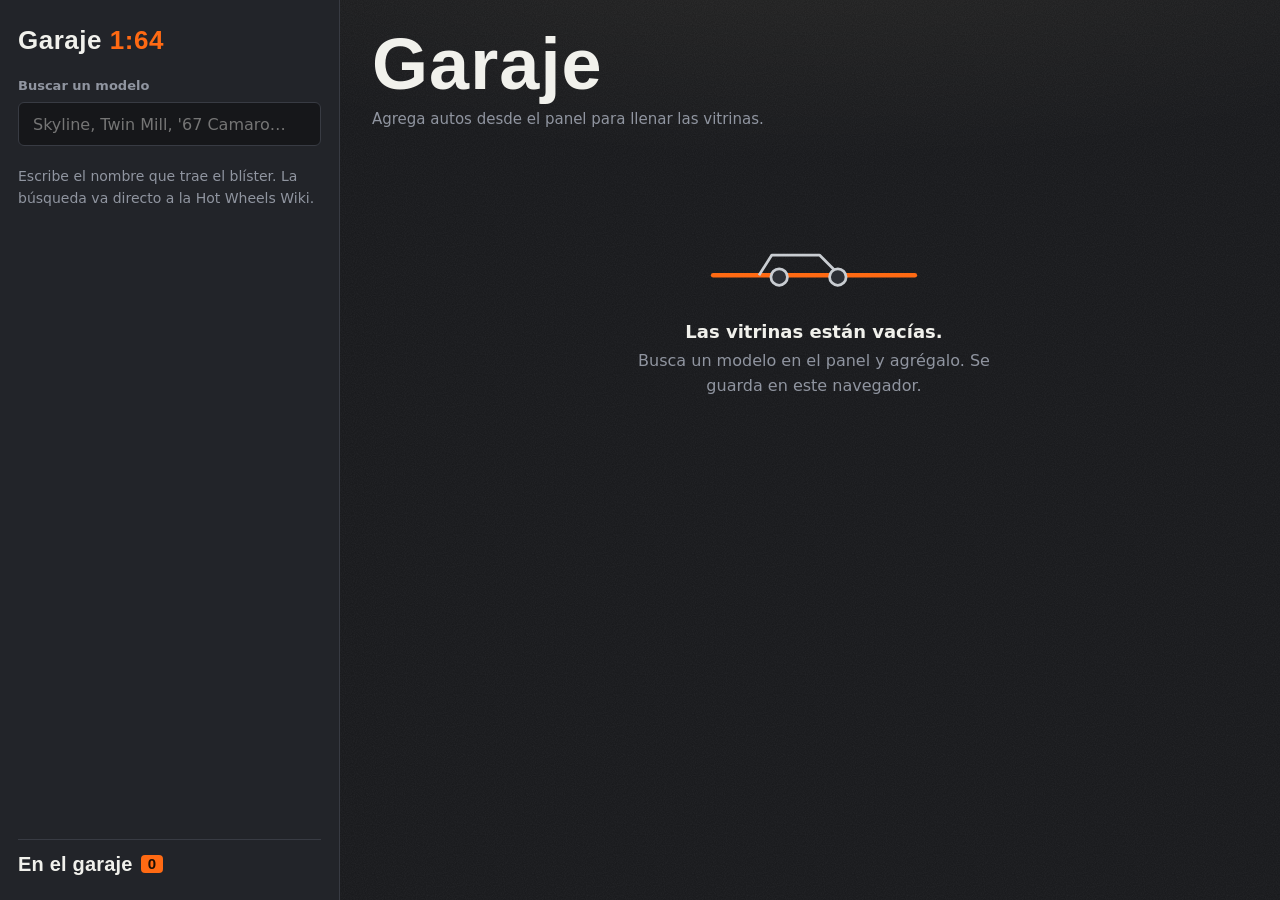
==== index.html @ 6afc8834 "Garaje 1:64: garaje de vitrinas y museo 360° con datos en vivo de la Hot Wheels Wiki Panel de búsque" ====
<!doctype html>
<html lang="es">
<head>
<meta charset="utf-8">
<meta name="viewport" content="width=device-width, initial-scale=1, viewport-fit=cover">
<meta name="robots" content="noindex, nofollow">
<meta http-equiv="Content-Security-Policy" content="default-src 'self'; script-src 'self'; style-src 'self' https://fonts.googleapis.com; font-src https://fonts.gstatic.com; img-src 'self' data: blob: https://static.wikia.nocookie.net https://upload.wikimedia.org https://thumb.wikimedia.org; connect-src https://hotwheels.fandom.com https://es.wikipedia.org https://en.wikipedia.org https://www.wikidata.org https://commons.wikimedia.org; base-uri 'none'; form-action 'none'; object-src 'none'">
<title>Garaje 1:64</title>
<meta name="description" content="Garaje y museo de una colección de autos a escala 1:64.">
<link rel="preconnect" href="https://fonts.googleapis.com">
<link rel="preconnect" href="https://fonts.gstatic.com" crossorigin>
<link rel="stylesheet" href="https://fonts.googleapis.com/css2?family=Big+Shoulders+Display:wght@600;800;900&family=Figtree:wght@400;500;600;700&display=swap">
<link rel="stylesheet" href="css/estilos.css">
<link rel="icon" href="data:image/svg+xml,%3Csvg xmlns='http://www.w3.org/2000/svg' viewBox='0 0 32 32'%3E%3Crect width='32' height='32' rx='6' fill='%2317181B'/%3E%3Cpath d='M5 21h22M8 21l3-6h9l4 6' stroke='%23FF6A13' stroke-width='2.5' fill='none' stroke-linecap='round'/%3E%3Ccircle cx='11' cy='22' r='2.5' fill='%23C9CDD2'/%3E%3Ccircle cx='21' cy='22' r='2.5' fill='%23C9CDD2'/%3E%3C/svg%3E">
<script type="module" src="js/main.js"></script>
</head>
<body>
<a class="saltar" href="#garaje">Ir al garaje</a>

<div class="app">
  <aside class="panel" id="panel" aria-label="Tu colección">
    <div class="panel-cabeza">
      <p class="marca">Garaje <span>1:64</span></p>
      <button class="panel-cerrar" type="button" id="panel-cerrar" aria-label="Cerrar el buscador">×</button>
    </div>

    <form class="buscador" id="buscador" role="search">
      <label for="q">Buscar un modelo</label>
      <input id="q" name="q" type="search" autocomplete="off" spellcheck="false" placeholder="Skyline, Twin Mill, '67 Camaro…">
    </form>

    <div class="resultados" id="resultados" aria-live="polite">
      <p class="pista-texto">Escribe el nombre que trae el blíster. La búsqueda va directo a la Hot Wheels Wiki.</p>
    </div>

    <section class="coleccion" aria-labelledby="titulo-coleccion">
      <h2 id="titulo-coleccion">En el garaje <span class="contador" id="contador">0</span></h2>
      <ul class="lista-coleccion" id="lista-coleccion"></ul>
    </section>
  </aside>

  <main class="garaje" id="garaje" tabindex="-1">
    <header class="garaje-cabeza">
      <div>
        <h1>Garaje</h1>
        <p class="garaje-sub" id="garaje-sub">Toca una vitrina para entrar al museo de ese auto.</p>
      </div>
      <button class="boton-panel" type="button" id="abrir-panel">Agregar autos</button>
    </header>

    <div class="pared">
      <ol class="vitrinas" id="vitrinas" aria-label="Autos en el garaje"></ol>
      <div class="vacio" id="vacio" hidden>
        <svg viewBox="0 0 240 90" aria-hidden="true"><path d="M10 70h220" class="vacio-pista"/><path d="M60 70l14-22h52l22 22" class="vacio-auto"/><circle cx="82" cy="72" r="9" class="vacio-rueda"/><circle cx="146" cy="72" r="9" class="vacio-rueda"/></svg>
        <p><strong>Las vitrinas están vacías.</strong></p>
        <p>Busca un modelo en el panel y agrégalo. Se guarda en este navegador.</p>
      </div>
    </div>
  </main>
</div>

<div class="museo" id="museo" hidden aria-modal="true" role="dialog" aria-labelledby="museo-titulo">
  <div class="museo-barra">
    <button type="button" class="volver" id="volver">Volver al garaje</button>
    <div class="fondos" role="radiogroup" aria-label="Fondo del recorrido" id="fondos"></div>
  </div>

  <section class="escenario-pista" id="escenario-pista" aria-label="Recorrido de 360 grados">
    <div class="escenario" id="escenario">
      <div class="fondo" id="fondo"></div>
      <div class="fotos" id="fotos"></div>
      <div class="tornamesa" aria-hidden="true"><div class="tornamesa-aro" id="aro"></div></div>
      <div class="escenario-info">
        <p class="museo-tipo" id="museo-tipo"></p>
        <h2 id="museo-titulo"></h2>
        <p class="grados"><span id="grados">0</span>°</p>
        <p class="foto-pie" id="foto-pie"></p>
      </div>
      <p class="desliza" id="desliza">Desliza para dar la vuelta</p>
    </div>
  </section>

  <div class="museo-salas">
    <section class="sala sala-real" id="sala-real"></section>
    <section class="sala sala-mini" id="sala-mini"></section>
    <section class="sala sala-base" id="sala-base"></section>
    <footer class="creditos" id="creditos"></footer>
  </div>
</div>

<div class="nota" id="nota" role="status" hidden>
  <p id="nota-texto"></p>
  <button type="button" id="nota-cerrar">Seguir</button>
</div>
</body>
</html>
---- css/estilos.css ----
/* Garaje de coleccionista de noche: pared de concreto, vitrinas con tira LED,
   tramos de pista naranja y placas de metal fundido (zamak). Tema oscuro a propósito. */
:root {
  --asfalto: #16171A;      /* fondo general */
  --concreto: #222429;     /* pared y paneles */
  --concreto-2: #2C2F35;   /* superficies elevadas */
  --zamak: #C9CDD2;        /* metal de la carrocería sin pintar */
  --pista: #FF6A13;        /* plástico naranja de la pista */
  --pista-oscura: #C94E08;
  --led: #FFE6A8;          /* luz cálida de la vitrina */
  --tinta: #F1F1EC;        /* texto principal */
  --tenue: #9095A0;        /* texto secundario */
  --linea: #383B43;

  --f-titulo: "Big Shoulders Display", "Arial Narrow", "Roboto Condensed", sans-serif;
  --f-texto: "Figtree", system-ui, "Segoe UI", Roboto, sans-serif;

  --entrada: cubic-bezier(.2,.7,.3,1);
  --salida: cubic-bezier(.4,0,1,1);
  --radio: 6px;
  color-scheme: dark;
}

*, *::before, *::after { box-sizing: border-box; }
html { -webkit-text-size-adjust: 100%; }
body {
  margin: 0;
  background: var(--asfalto);
  color: var(--tinta);
  font: 400 16px/1.55 var(--f-texto);
  min-height: 100vh;
}
img { max-width: 100%; display: block; }
button, input { font: inherit; color: inherit; }
button { cursor: pointer; }
:focus-visible { outline: 2px solid var(--pista); outline-offset: 2px; }
h1, h2, h3 { font-family: var(--f-titulo); font-weight: 800; line-height: 1; margin: 0; text-wrap: balance; letter-spacing: .01em; }

.saltar { position: absolute; left: -999px; top: 8px; background: var(--pista); color: #000; padding: 8px 12px; border-radius: var(--radio); z-index: 50; }
.saltar:focus { left: 12px; }

/* ---------- Estructura ---------- */
.app { display: grid; grid-template-columns: 340px 1fr; min-height: 100vh; }

.panel {
  position: sticky; top: 0; height: 100vh;
  display: flex; flex-direction: column; gap: 16px;
  padding: 20px 18px 16px;
  background: var(--concreto);
  border-right: 1px solid var(--linea);
  overflow: hidden;
}
.panel-cabeza { display: flex; align-items: center; justify-content: space-between; }
.marca { margin: 0; font-family: var(--f-titulo); font-weight: 900; font-size: 26px; letter-spacing: .02em; }
.marca span { color: var(--pista); }
.panel-cerrar { display: none; }

.buscador { display: grid; gap: 6px; }
.buscador label { font-size: 13px; color: var(--tenue); font-weight: 600; }
.buscador input {
  height: 44px; padding: 0 14px;
  background: var(--asfalto); border: 1px solid var(--linea); border-radius: var(--radio);
  font-size: 16px;
}
.buscador input:focus { border-color: var(--pista); outline: none; }

.resultados { flex: 1 1 auto; min-height: 120px; overflow-y: auto; overscroll-behavior: contain; margin: 0 -6px; padding: 0 6px; }
.pista-texto { color: var(--tenue); font-size: 14px; margin: 4px 0; }
.lista-resultados { list-style: none; margin: 0; padding: 0; display: grid; gap: 6px; }

.resultado {
  display: grid; grid-template-columns: 64px 1fr auto; gap: 10px; align-items: center;
  padding: 6px; border-radius: var(--radio);
  transition: background-color .16s var(--entrada);
}
.resultado:hover { background: var(--concreto-2); }
.resultado .mini { width: 64px; height: 44px; border-radius: 4px; background: var(--asfalto); object-fit: contain; }
.resultado .nombre { font-size: 14px; font-weight: 600; line-height: 1.25; min-width: 0; overflow-wrap: anywhere; }
.boton-agregar {
  min-width: 44px; min-height: 36px; padding: 0 12px;
  border: 1px solid var(--pista); background: transparent; color: var(--pista);
  border-radius: var(--radio); font-size: 13px; font-weight: 700;
  transition: background-color .16s var(--entrada), color .16s var(--entrada);
}
.boton-agregar:hover { background: var(--pista); color: #1a0d03; }
.boton-agregar[aria-pressed="true"] { border-color: var(--linea); color: var(--tenue); }
.boton-agregar[aria-pressed="true"]:hover { background: var(--concreto-2); color: var(--tinta); }

.coleccion { border-top: 1px solid var(--linea); padding-top: 14px; max-height: 36vh; display: flex; flex-direction: column; }
.coleccion h2 { font-size: 20px; display: flex; align-items: center; gap: 8px; }
.contador { font-size: 15px; background: var(--pista); color: #1a0d03; border-radius: 4px; padding: 1px 7px 2px; font-variant-numeric: tabular-nums; }
.lista-coleccion { list-style: none; margin: 10px -6px 0; padding: 0 6px; overflow-y: auto; display: grid; gap: 2px; }
.lista-coleccion li { display: flex; align-items: center; justify-content: space-between; gap: 8px; font-size: 14px; padding: 4px 0; }
.lista-coleccion .quitar { background: none; border: 0; color: var(--tenue); font-size: 13px; text-decoration: underline; text-underline-offset: 3px; min-height: 32px; padding: 0 4px; }
.lista-coleccion .quitar:hover { color: var(--pista); }

/* ---------- Garaje ---------- */
.garaje {
  padding: 28px max(24px, env(safe-area-inset-right, 0px)) 48px 32px;
  min-width: 0;
  /* pared de concreto: grano fino + luz cálida desde el techo */
  background:
    url("data:image/svg+xml,%3Csvg xmlns='http://www.w3.org/2000/svg' width='160' height='160'%3E%3Cfilter id='n'%3E%3CfeTurbulence type='fractalNoise' baseFrequency='.9' numOctaves='2' stitchTiles='stitch'/%3E%3CfeColorMatrix values='0 0 0 0 1 0 0 0 0 1 0 0 0 0 1 0 0 0 .06 0'/%3E%3C/filter%3E%3Crect width='160' height='160' filter='url(%23n)'/%3E%3C/svg%3E"),
    radial-gradient(1200px 400px at 50% -120px, rgba(255,230,168,.07), transparent 70%),
    var(--asfalto);
}
.garaje:focus { outline: none; }
.garaje-cabeza { display: flex; align-items: end; justify-content: space-between; gap: 16px; margin-bottom: 24px; }
.garaje-cabeza h1 { font-size: clamp(44px, 6vw, 72px); font-weight: 900; letter-spacing: .015em; }
.garaje-sub { margin: 8px 0 0; color: var(--tenue); font-size: 15px; }
.boton-panel { display: none; }

/* Pared con repisas: cada fila de vitrinas descansa sobre una repisa */
.vitrinas {
  list-style: none; margin: 0; padding: 0;
  display: grid; grid-template-columns: repeat(auto-fill, minmax(250px, 1fr));
  gap: 40px 24px;
}

.vitrina { position: relative; }
.vitrina-boton {
  display: block; width: 100%; padding: 0; border: 0; background: none; text-align: left;
  border-radius: 8px;
}
.caja {
  position: relative; aspect-ratio: 4 / 3; overflow: hidden;
  border-radius: 6px 6px 2px 2px;
  background:
    linear-gradient(180deg, rgba(255,230,168,0) 0%, rgba(255,230,168,0) 100%),
    linear-gradient(180deg, #1d1f23 0%, #15161a 100%);
  border: 1px solid #3a3d45;
  box-shadow: inset 0 0 0 1px rgba(255,255,255,.03), 0 18px 30px -18px rgba(0,0,0,.8);
  transition: background .5s var(--entrada);
}
/* tira LED en el techo de la vitrina */
.caja::before {
  content: ""; position: absolute; left: 10px; right: 10px; top: 0; height: 3px;
  border-radius: 0 0 3px 3px; background: #3b3a36; z-index: 3;
  transition: background-color .2s, box-shadow .2s;
}
.vitrina.encendida .caja::before { background: var(--led); box-shadow: 0 0 14px 2px rgba(255,230,168,.55); }
/* encendida: el fondo de acrílico blanco se ilumina desde la tira LED.
   Las fotos de la wiki vienen sobre blanco y se funden con él (multiply). */
.vitrina.encendida .caja {
  background:
    radial-gradient(120% 90% at 50% -10%, #fffdf6 0%, #f1eee6 45%, #d8d4ca 100%);
}
.vitrina:not(.encendida) .auto img { filter: brightness(.35); }
/* reflejo del vidrio */
.caja::after {
  content: ""; position: absolute; inset: -20% -60%; z-index: 4; pointer-events: none;
  background: linear-gradient(105deg, transparent 40%, rgba(255,255,255,.55) 47%, rgba(255,255,255,.12) 52%, transparent 58%);
  transform: translateX(-60%);
}
.vitrina-boton:hover .caja::after, .vitrina-boton:focus-visible .caja::after {
  transform: translateX(60%); transition: transform .9s var(--entrada);
}

/* tramo de pista naranja sobre el que se para el auto */
.tramo {
  position: absolute; left: 8%; right: 8%; bottom: 14%; height: 9px; z-index: 1;
  background: linear-gradient(180deg, var(--pista) 0 70%, var(--pista-oscura) 70%);
  border-radius: 2px;
  box-shadow: 0 6px 10px -4px rgba(0,0,0,.6);
}
.tramo::before { content: ""; position: absolute; inset: 3px 6px auto; height: 1px; background: repeating-linear-gradient(90deg, rgba(255,255,255,.55) 0 8px, transparent 8px 16px); }
.auto {
  position: absolute; left: 10%; right: 10%; bottom: calc(14% + 7px); height: 62%; z-index: 2;
  display: flex; align-items: flex-end; justify-content: center;
  transition: transform .18s var(--entrada);
}
.auto img {
  max-height: 100%; width: auto; object-fit: contain; mix-blend-mode: multiply; transition: filter .2s;
  -webkit-mask-image: radial-gradient(75% 80% at 50% 50%, #000 70%, transparent 100%);
          mask-image: radial-gradient(75% 80% at 50% 50%, #000 70%, transparent 100%);
}
.vitrina-boton:hover .auto { transform: translateY(-2px); }
.auto .sin-foto { font-family: var(--f-titulo); color: var(--tenue); font-size: 18px; align-self: center; }

/* etiqueta tipo blíster bajo la vitrina */
.etiqueta {
  display: flex; align-items: baseline; justify-content: space-between; gap: 10px;
  padding: 10px 2px 0;
}
.etiqueta .nombre { font-family: var(--f-titulo); font-weight: 800; font-size: 21px; line-height: 1.05; overflow-wrap: anywhere; min-width: 0; }
.vitrina.encendida .auto .sin-foto { color: #6b6f76; }
.etiqueta .anio { font-family: var(--f-titulo); font-weight: 600; font-size: 16px; color: var(--pista); font-variant-numeric: tabular-nums; white-space: nowrap; }
/* repisa */
.vitrina::after {
  content: ""; position: absolute; left: -11px; right: -11px; top: calc((100% - 40px)); height: 0;
}
.repisa { height: 6px; margin-top: 2px; background: linear-gradient(180deg, #4a4d55, #2a2c31); border-radius: 0 0 3px 3px; }

.vacio { text-align: center; color: var(--tenue); padding: 56px 16px; max-width: 420px; margin: 0 auto; }
.vacio svg { width: 220px; margin: 0 auto 12px; }
.vacio-pista { stroke: var(--pista); stroke-width: 5; stroke-linecap: round; fill: none; }
.vacio-auto { stroke: var(--zamak); stroke-width: 3; fill: none; stroke-linejoin: round; }
.vacio-rueda { fill: var(--concreto-2); stroke: var(--zamak); stroke-width: 3; }
.vacio strong { color: var(--tinta); font-size: 18px; }
.vacio p { margin: 4px 0; }

/* auto volando del panel a la vitrina */
.vuelo { position: fixed; z-index: 60; pointer-events: none; width: 120px; height: 70px; object-fit: contain; filter: drop-shadow(0 10px 10px rgba(0,0,0,.6)); }

/* ---------- Museo ---------- */
.museo { position: fixed; inset: 0; z-index: 40; overflow-y: auto; overflow-x: hidden; background: var(--asfalto); overscroll-behavior: contain; }
.museo-barra {
  position: sticky; top: 0; z-index: 10;
  display: flex; align-items: center; justify-content: space-between; gap: 12px; flex-wrap: wrap;
  padding: calc(10px + env(safe-area-inset-top, 0px)) max(16px, env(safe-area-inset-right, 0px)) 10px max(16px, env(safe-area-inset-left, 0px));
  background: rgba(22,23,26,.86); backdrop-filter: blur(8px); border-bottom: 1px solid var(--linea);
}
.volver { background: none; border: 1px solid var(--linea); border-radius: var(--radio); padding: 8px 14px; min-height: 40px; font-weight: 600; font-size: 14px; }
.volver:hover { border-color: var(--zamak); }
.fondos { display: flex; gap: 6px; flex-wrap: wrap; align-items: center; }
.fondos > span { font-size: 13px; color: var(--tenue); margin-right: 4px; }
.fondo-opcion {
  width: 40px; height: 40px; border-radius: 50%; border: 2px solid transparent; padding: 0; overflow: hidden;
  background-clip: padding-box; position: relative;
}
.fondo-opcion[aria-checked="true"] { border-color: var(--pista); }
.fondo-opcion .muestra { position: absolute; inset: 2px; border-radius: 50%; }
.fondo-subir { width: auto; border-radius: 20px; padding: 0 12px; border: 1px dashed var(--tenue); font-size: 13px; background: none; height: 40px; }
.fondo-subir[aria-checked="true"] { border-style: solid; border-color: var(--pista); }

.escenario-pista { height: 420vh; position: relative; }
.escenario { position: sticky; top: 61px; height: calc(100vh - 61px); overflow: hidden; }
.fondo { position: absolute; inset: 0; background-size: cover; background-position: center; }
.fotos { position: absolute; inset: 14% 8% 20% 22%; perspective: 1200px; }
.fotos img {
  position: absolute; inset: 0; width: 100%; height: 100%; object-fit: contain;
  opacity: 0; will-change: opacity, transform;
  -webkit-mask-image: radial-gradient(72% 70% at 50% 52%, #000 62%, transparent 100%);
          mask-image: radial-gradient(72% 70% at 50% 52%, #000 62%, transparent 100%);
}
.tornamesa { position: absolute; left: 50%; bottom: 7%; width: min(70vw, 720px); aspect-ratio: 5 / 1; transform: translateX(-50%); }
.tornamesa-aro {
  --giro: 0deg;
  position: absolute; inset: 0; border-radius: 50%;
  border: 2px solid rgba(255,106,19,.85);
  background:
    conic-gradient(from var(--giro), var(--pista) 0 1.4deg, transparent 1.4deg),
    repeating-conic-gradient(from var(--giro), rgba(255,255,255,.35) 0 .6deg, transparent .6deg 10deg);
  -webkit-mask: radial-gradient(farthest-side, transparent 78%, #000 80%);
          mask: radial-gradient(farthest-side, transparent 78%, #000 80%);
}
.escenario-info {
  position: absolute; left: max(16px, 4vw); top: 24px; max-width: min(560px, 80vw);
  text-shadow: 0 2px 14px rgba(0,0,0,.6);
}
.museo-tipo { margin: 0 0 6px; font-size: 13px; font-weight: 700; letter-spacing: .06em; color: var(--pista); }
.escenario-info h2 { font-size: clamp(30px, 3.6vw, 56px); font-weight: 900; }
.grados { font-family: var(--f-titulo); font-weight: 800; font-size: 34px; margin: 10px 0 0; font-variant-numeric: tabular-nums; color: var(--led); }
.foto-pie { margin: 2px 0 0; font-size: 13px; color: var(--tinta); opacity: .8; max-width: 44ch; }
.desliza {
  position: absolute; right: max(16px, 4vw); bottom: 24px; margin: 0; font-size: 14px; font-weight: 600;
  background: rgba(22,23,26,.75); padding: 8px 12px; border-radius: 20px;
}

.museo-salas { max-width: 1080px; margin: 0 auto; padding: 32px max(16px, env(safe-area-inset-right, 0px)) 64px max(16px, env(safe-area-inset-left, 0px)); display: grid; gap: 72px; }
.sala h3 { font-size: clamp(32px, 4vw, 48px); margin-bottom: 18px; }
.sala .rotulo { margin: 0 0 8px; color: var(--pista); font-size: 14px; font-weight: 700; }
.sala-real-cuerpo { display: grid; grid-template-columns: minmax(0, 1.4fr) minmax(0, 1fr); gap: 32px; align-items: start; }
.sala p { max-width: 65ch; }
.texto-real { color: #d9dad6; font-size: 17px; }
.nota-idioma { color: var(--tenue); font-size: 13px; }
.ficha { margin: 0; display: grid; grid-template-columns: auto 1fr; gap: 0; border-top: 2px solid var(--pista); }
.ficha dt, .ficha dd { padding: 10px 0; border-bottom: 1px solid var(--linea); margin: 0; }
.ficha dt { color: var(--tenue); font-size: 14px; padding-right: 18px; }
.ficha dd { font-weight: 600; text-align: right; font-variant-numeric: tabular-nums; }
.enlace { color: var(--tinta); text-decoration-color: var(--pista); text-underline-offset: 4px; }
.enlace:hover { color: var(--pista); }

.datos-mini { display: flex; flex-wrap: wrap; gap: 12px 40px; margin: 0 0 24px; }
.datos-mini div { display: grid; }
.datos-mini dt { color: var(--tenue); font-size: 13px; }
.datos-mini dd { margin: 0; font-family: var(--f-titulo); font-size: 26px; font-weight: 800; }
.versiones { list-style: none; margin: 0; padding: 4px 0 16px; display: grid; grid-auto-flow: column; grid-auto-columns: minmax(180px, 220px); gap: 14px; overflow-x: auto; scroll-snap-type: x mandatory; }
.version { scroll-snap-align: start; background: var(--concreto); border-radius: 6px; padding: 10px; display: grid; gap: 8px; align-content: start; }
.version img { width: 100%; aspect-ratio: 4 / 3; object-fit: contain; background: #fff; border-radius: 4px; }
.version .v-anio { font-family: var(--f-titulo); font-size: 22px; font-weight: 800; color: var(--pista); line-height: 1; }
.version .v-color { font-size: 14px; font-weight: 600; }
.version .v-serie { font-size: 13px; color: var(--tenue); line-height: 1.35; }

/* placa de la base: metal fundido con texto grabado */
.placa {
  position: relative; max-width: 640px; padding: 34px 28px; border-radius: 10px;
  background:
    repeating-linear-gradient(90deg, rgba(255,255,255,.04) 0 1px, transparent 1px 3px),
    linear-gradient(160deg, #d6d9dd 0%, #a7acb3 45%, #c4c8cd 60%, #8f949b 100%);
  box-shadow: inset 0 1px 0 rgba(255,255,255,.6), inset 0 -2px 0 rgba(0,0,0,.25), 0 20px 40px -20px rgba(0,0,0,.8);
}
.placa::before, .placa::after { content: ""; position: absolute; top: 50%; width: 14px; height: 14px; margin-top: -7px; border-radius: 50%; background: radial-gradient(circle at 35% 35%, #eef0f2, #7d828a); box-shadow: inset 0 0 0 1px rgba(0,0,0,.25); }
.placa::before { left: 12px; } .placa::after { right: 12px; }
.placa p {
  margin: 0; text-align: center; font-family: var(--f-titulo); font-weight: 900; font-size: clamp(24px, 4vw, 40px);
  letter-spacing: .04em; color: #8b9097; line-height: 1.1;
  text-shadow: 0 1px 0 rgba(255,255,255,.7), 0 -1px 0 rgba(0,0,0,.35);
}
.placa-pie { color: var(--tenue); font-size: 14px; margin-top: 14px; }

.creditos { border-top: 1px solid var(--linea); padding-top: 18px; color: var(--tenue); font-size: 13px; }
.creditos ul { margin: 6px 0 0; padding-left: 18px; }
.creditos a { color: var(--tenue); }

.cargando { color: var(--tenue); }
.esqueleto { height: 16px; border-radius: 4px; background: linear-gradient(90deg, #26282d 25%, #30333a 37%, #26282d 63%); background-size: 400% 100%; animation: barrido 1.4s ease infinite; margin: 8px 0; }
@keyframes barrido { from { background-position: 100% 50%; } to { background-position: 0 50%; } }
.error { color: #ffb38a; }

/* ---------- Fondos del recorrido ---------- */
.f-pista { background:
  linear-gradient(180deg, #0e0f12 0 52%, transparent 52%),
  linear-gradient(180deg, #1b1c20 52%, #0b0b0d 100%); }
.f-pista::after { content: ""; position: absolute; left: -30%; right: -30%; bottom: 0; height: 52%;
  transform: perspective(500px) rotateX(58deg); transform-origin: bottom;
  background:
    linear-gradient(90deg, transparent 0 18%, var(--pista) 18% 46%, #fff 46% 47%, var(--pista) 47% 53%, #fff 53% 54%, var(--pista) 54% 82%, transparent 82%);
  box-shadow: 0 -30px 80px rgba(255,106,19,.25); }
.f-taller { background:
  radial-gradient(circle at 12px 12px, #111 2.2px, transparent 2.6px) 0 0 / 24px 24px,
  linear-gradient(180deg, #5b6068 0%, #444850 62%, #2a2c30 62%, #1d1e21 100%); }
.f-noche { background:
  radial-gradient(60px 60px at 12% 30%, rgba(255,190,90,.45), transparent 70%),
  radial-gradient(90px 90px at 28% 18%, rgba(255,80,60,.30), transparent 70%),
  radial-gradient(70px 70px at 70% 26%, rgba(120,170,255,.35), transparent 70%),
  radial-gradient(110px 110px at 88% 40%, rgba(255,220,140,.30), transparent 70%),
  radial-gradient(50px 50px at 50% 12%, rgba(255,255,255,.25), transparent 70%),
  linear-gradient(180deg, #070a14 0%, #121a33 58%, #0b0c10 58%, #050506 100%); }
.f-desierto { background:
  radial-gradient(120% 60% at 30% 100%, #b5541c 0 40%, transparent 41%),
  radial-gradient(130% 55% at 85% 100%, #d06a25 0 42%, transparent 43%),
  radial-gradient(40px 40px at 72% 30%, #ffe2a6 0 55%, transparent 60%),
  linear-gradient(180deg, #2b1d3a 0%, #b6503a 48%, #f0a35a 70%, #e48a43 100%); }
.f-estudio { background: radial-gradient(90% 70% at 50% 45%, #f4f5f6 0%, #d5d8dc 55%, #9fa4ab 100%); }
.f-estudio ~ .escenario-info, .escenario.claro .escenario-info { color: #16171a; text-shadow: none; }
.escenario.claro .grados { color: var(--pista-oscura); }
.escenario.claro .foto-pie { color: #16171a; }

/* ---------- Nota de ánimo ---------- */
.nota {
  position: fixed; right: max(16px, env(safe-area-inset-right, 0px)); bottom: calc(16px + env(safe-area-inset-bottom, 0px)); z-index: 70;
  width: min(340px, calc(100vw - 32px));
  background: var(--pista); color: #1a0d03; border-radius: 8px; padding: 18px 18px 14px;
  box-shadow: 0 18px 40px -12px rgba(0,0,0,.7);
  transform-origin: 90% 100%;
}
.nota::before { content: ""; position: absolute; top: 10px; right: 14px; width: 22px; height: 6px; border-radius: 3px; background: rgba(0,0,0,.18); }
.nota p { margin: 0 0 12px; font-family: var(--f-titulo); font-weight: 800; font-size: 25px; line-height: 1.08; padding-right: 20px; }
.nota button { background: #1a0d03; color: var(--pista); border: 0; border-radius: var(--radio); padding: 8px 14px; font-weight: 700; font-size: 14px; min-height: 40px; }

/* ---------- Responsive ---------- */
@media (max-width: 880px) {
  .app { grid-template-columns: 1fr; }
  .panel {
    position: fixed; inset: auto 0 0 0; height: min(78vh, 640px); z-index: 30;
    border-right: 0; border-top: 1px solid var(--linea); border-radius: 14px 14px 0 0;
    transform: translateY(105%); transition: transform .28s var(--entrada);
    padding-bottom: calc(16px + env(safe-area-inset-bottom, 0px));
    box-shadow: 0 -20px 40px rgba(0,0,0,.6);
  }
  .panel.abierto { transform: none; }
  .panel-cerrar { display: inline-grid; place-items: center; width: 44px; height: 44px; background: none; border: 1px solid var(--linea); border-radius: 50%; font-size: 22px; }
  .garaje { padding: 20px max(16px, env(safe-area-inset-right, 0px)) 48px max(16px, env(safe-area-inset-left, 0px)); }
  .boton-panel { display: inline-block; background: var(--pista); color: #1a0d03; border: 0; border-radius: var(--radio); padding: 10px 14px; font-weight: 700; min-height: 44px; white-space: nowrap; }
  .vitrinas { grid-template-columns: repeat(auto-fill, minmax(150px, 1fr)); gap: 28px 14px; }
  .etiqueta { flex-direction: column; gap: 2px; }
  .etiqueta .nombre { font-size: 18px; }
  .sala-real-cuerpo { grid-template-columns: 1fr; }
  .fotos { inset: 26% 2% 20%; }
  .fondos { flex-wrap: nowrap; overflow-x: auto; max-width: 100%; padding-bottom: 2px; }
  .fondo-opcion, .fondo-subir { flex: 0 0 auto; }
  .museo-barra { flex-direction: column; align-items: stretch; }
  .volver { align-self: flex-start; }
  .escenario-info { top: 14px; }
  .grados { font-size: 26px; }
}

@media (prefers-reduced-motion: reduce) {
  *, *::before, *::after { animation: none !important; transition: none !important; scroll-behavior: auto !important; }
}
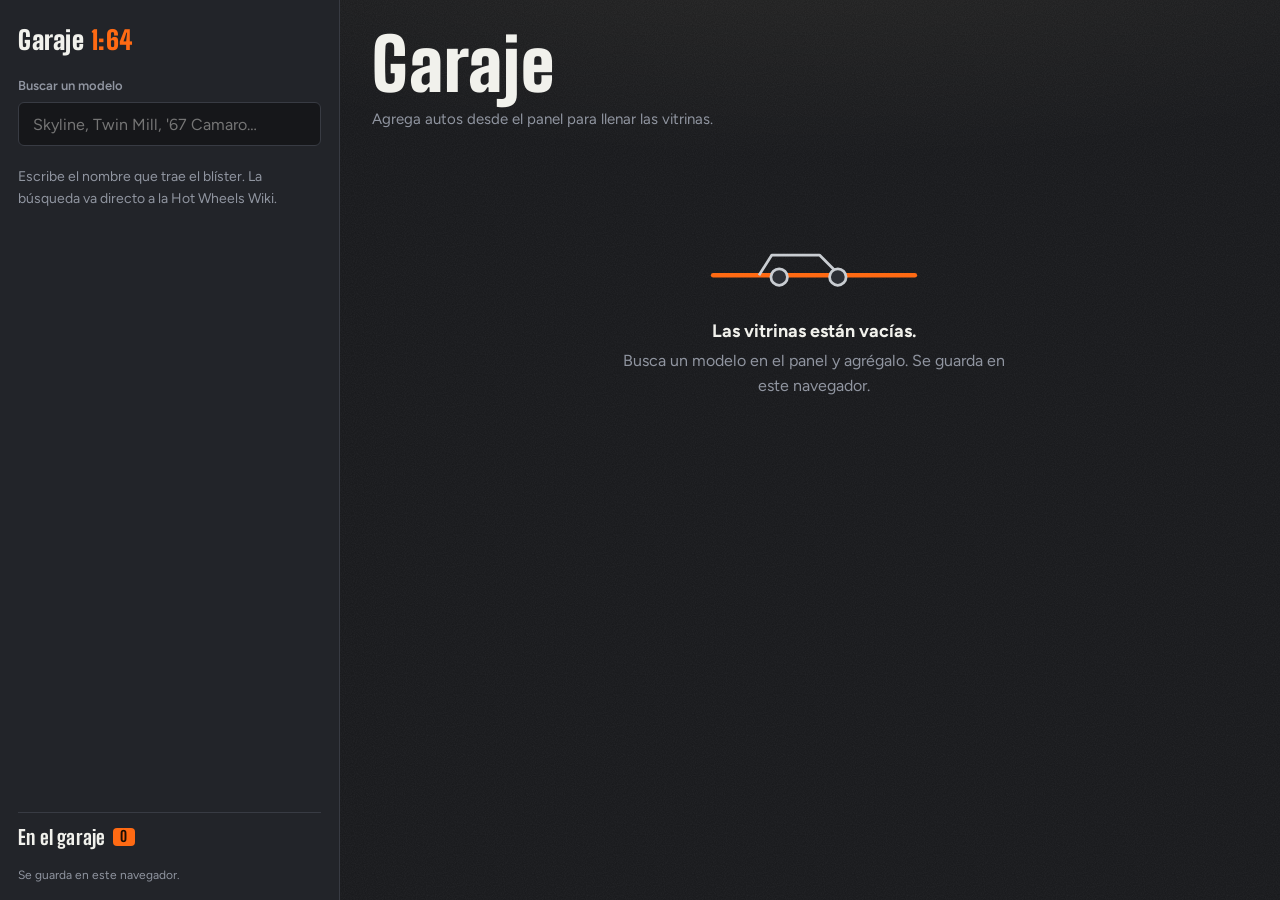
==== commit 6d1eb4bf: "Garaje en la nube, recorrido con fotos del mismo carro y más seguridad - Sincronización con Supabase" ====
--- a/index.html
+++ b/index.html
@@ -4,12 +4,12 @@
 <meta charset="utf-8">
 <meta name="viewport" content="width=device-width, initial-scale=1, viewport-fit=cover">
 <meta name="robots" content="noindex, nofollow">
-<meta http-equiv="Content-Security-Policy" content="default-src 'self'; script-src 'self'; style-src 'self' https://fonts.googleapis.com; font-src https://fonts.gstatic.com; img-src 'self' data: blob: https://static.wikia.nocookie.net https://upload.wikimedia.org https://thumb.wikimedia.org; connect-src https://hotwheels.fandom.com https://es.wikipedia.org https://en.wikipedia.org https://www.wikidata.org https://commons.wikimedia.org; base-uri 'none'; form-action 'none'; object-src 'none'">
+<meta http-equiv="Content-Security-Policy" content="default-src 'none'; script-src 'self'; style-src 'self'; font-src 'self'; img-src 'self' data: blob: https://static.wikia.nocookie.net https://upload.wikimedia.org https://thumb.wikimedia.org; connect-src https://chgzetheahbowvzsqrqo.supabase.co https://hotwheels.fandom.com https://es.wikipedia.org https://en.wikipedia.org https://commons.wikimedia.org; base-uri 'none'; form-action 'none'; object-src 'none'; frame-src 'none'; worker-src 'none'; manifest-src 'none'; media-src 'none'; upgrade-insecure-requests">
+<meta name="referrer" content="strict-origin">
 <title>Garaje 1:64</title>
 <meta name="description" content="Garaje y museo de una colección de autos a escala 1:64.">
-<link rel="preconnect" href="https://fonts.googleapis.com">
-<link rel="preconnect" href="https://fonts.gstatic.com" crossorigin>
-<link rel="stylesheet" href="https://fonts.googleapis.com/css2?family=Big+Shoulders+Display:wght@600;800;900&family=Figtree:wght@400;500;600;700&display=swap">
+<link rel="preload" href="fonts/big-shoulders-display-latin.woff2" as="font" type="font/woff2" crossorigin>
+<link rel="stylesheet" href="css/fuentes.css">
 <link rel="stylesheet" href="css/estilos.css">
 <link rel="icon" href="data:image/svg+xml,%3Csvg xmlns='http://www.w3.org/2000/svg' viewBox='0 0 32 32'%3E%3Crect width='32' height='32' rx='6' fill='%2317181B'/%3E%3Cpath d='M5 21h22M8 21l3-6h9l4 6' stroke='%23FF6A13' stroke-width='2.5' fill='none' stroke-linecap='round'/%3E%3Ccircle cx='11' cy='22' r='2.5' fill='%23C9CDD2'/%3E%3Ccircle cx='21' cy='22' r='2.5' fill='%23C9CDD2'/%3E%3C/svg%3E">
 <script type="module" src="js/main.js"></script>
@@ -26,7 +26,7 @@
 
     <form class="buscador" id="buscador" role="search">
       <label for="q">Buscar un modelo</label>
-      <input id="q" name="q" type="search" autocomplete="off" spellcheck="false" placeholder="Skyline, Twin Mill, '67 Camaro…">
+      <input id="q" name="q" type="search" maxlength="60" autocomplete="off" spellcheck="false" placeholder="Skyline, Twin Mill, '67 Camaro…">
     </form>
 
     <div class="resultados" id="resultados" aria-live="polite">
@@ -36,6 +36,8 @@
     <section class="coleccion" aria-labelledby="titulo-coleccion">
       <h2 id="titulo-coleccion">En el garaje <span class="contador" id="contador">0</span></h2>
       <ul class="lista-coleccion" id="lista-coleccion"></ul>
+      <p class="estado-nube" id="estado-nube" role="status"></p>
+      <button type="button" class="copiar-enlace" id="copiar-enlace" hidden>Copiar enlace para otro dispositivo</button>
     </section>
   </aside>
 
@@ -62,21 +64,30 @@
 <div class="museo" id="museo" hidden aria-modal="true" role="dialog" aria-labelledby="museo-titulo">
   <div class="museo-barra">
     <button type="button" class="volver" id="volver">Volver al garaje</button>
-    <div class="fondos" role="radiogroup" aria-label="Fondo del recorrido" id="fondos"></div>
+    <button type="button" class="sacar-museo" id="sacar-museo">Sacar del garaje</button>
   </div>
 
-  <section class="escenario-pista" id="escenario-pista" aria-label="Recorrido de 360 grados">
+  <section class="recorrido" id="recorrido" aria-label="Recorrido por el auto">
     <div class="escenario" id="escenario">
       <div class="fondo" id="fondo"></div>
-      <div class="fotos" id="fotos"></div>
-      <div class="tornamesa" aria-hidden="true"><div class="tornamesa-aro" id="aro"></div></div>
-      <div class="escenario-info">
-        <p class="museo-tipo" id="museo-tipo"></p>
-        <h2 id="museo-titulo"></h2>
-        <p class="grados"><span id="grados">0</span>°</p>
-        <p class="foto-pie" id="foto-pie"></p>
+      <div class="escenario-grid">
+        <header class="escenario-info">
+          <p class="museo-tipo" id="museo-tipo"></p>
+          <h2 id="museo-titulo"></h2>
+        </header>
+        <figure class="marco" id="marco"></figure>
+        <aside class="panel-datos" aria-label="Características">
+          <div class="etapa-cabeza">
+            <span class="contador-etapa" id="contador-etapa"></span>
+            <span class="etapa" id="etapa"></span>
+          </div>
+          <div class="barra-etapa"><span id="barra-etapa"></span></div>
+          <ol class="datos-recorrido" id="datos-recorrido"></ol>
+          <p class="credito-foto" id="credito-foto"></p>
+          <button type="button" class="elegir-foto" id="elegir-foto" hidden>Cambiar foto</button>
+        </aside>
       </div>
-      <p class="desliza" id="desliza">Desliza para dar la vuelta</p>
+      <p class="desliza" id="desliza">Desliza para recorrerlo</p>
     </div>
   </section>
 
@@ -85,7 +96,17 @@
     <section class="sala sala-mini" id="sala-mini"></section>
     <section class="sala sala-base" id="sala-base"></section>
     <footer class="creditos" id="creditos"></footer>
+    <p class="privacidad">Privacidad: esta página no usa cookies ni rastreadores. Consulta la Hot Wheels Wiki y Wikimedia para mostrar los datos de cada carro, y guarda tu lista de carros en una base propia (Supabase) para que la veas igual en todos tus dispositivos. Nada más.</p>
   </div>
+
+  <dialog class="selector-fotos" id="selector-fotos" aria-labelledby="selector-titulo">
+    <div class="selector-cabeza">
+      <h3 id="selector-titulo">Elige la foto principal</h3>
+      <button type="button" class="volver" id="cerrar-selector">Cerrar</button>
+    </div>
+    <p class="nota-idioma">Solo aparecen fotos que nombran este modelo y su generación. La que elijas queda guardada en tu garaje.</p>
+    <div class="rejilla-fotos" id="rejilla-fotos"></div>
+  </dialog>
 </div>
 
 <div class="nota" id="nota" role="status" hidden>
--- a/css/fuentes.css
+++ b/css/fuentes.css
@@ -0,0 +1,127 @@
+/* Fuentes servidas desde el propio sitio (SIL Open Font License 1.1). */
+/* latin-ext */
+@font-face {
+  font-family: 'Big Shoulders Display';
+  font-style: normal;
+  font-weight: 600;
+  font-display: swap;
+  src: url(../fonts/big-shoulders-display-latin-ext.woff2) format('woff2');
+  unicode-range: U+0100-02BA, U+02BD-02C5, U+02C7-02CC, U+02CE-02D7, U+02DD-02FF, U+0304, U+0308, U+0329, U+1D00-1DBF, U+1E00-1E9F, U+1EF2-1EFF, U+2020, U+20A0-20AB, U+20AD-20C4, U+2113, U+2C60-2C7F, U+A720-A7FF;
+}
+/* latin */
+@font-face {
+  font-family: 'Big Shoulders Display';
+  font-style: normal;
+  font-weight: 600;
+  font-display: swap;
+  src: url(../fonts/big-shoulders-display-latin.woff2) format('woff2');
+  unicode-range: U+0000-00FF, U+0131, U+0152-0153, U+02BB-02BC, U+02C6, U+02DA, U+02DC, U+0304, U+0308, U+0329, U+2000-206F, U+20AC, U+2122, U+2191, U+2193, U+2212, U+2215, U+FEFF, U+FFFD;
+}
+/* latin-ext */
+@font-face {
+  font-family: 'Big Shoulders Display';
+  font-style: normal;
+  font-weight: 800;
+  font-display: swap;
+  src: url(../fonts/big-shoulders-display-latin-ext.woff2) format('woff2');
+  unicode-range: U+0100-02BA, U+02BD-02C5, U+02C7-02CC, U+02CE-02D7, U+02DD-02FF, U+0304, U+0308, U+0329, U+1D00-1DBF, U+1E00-1E9F, U+1EF2-1EFF, U+2020, U+20A0-20AB, U+20AD-20C4, U+2113, U+2C60-2C7F, U+A720-A7FF;
+}
+/* latin */
+@font-face {
+  font-family: 'Big Shoulders Display';
+  font-style: normal;
+  font-weight: 800;
+  font-display: swap;
+  src: url(../fonts/big-shoulders-display-latin.woff2) format('woff2');
+  unicode-range: U+0000-00FF, U+0131, U+0152-0153, U+02BB-02BC, U+02C6, U+02DA, U+02DC, U+0304, U+0308, U+0329, U+2000-206F, U+20AC, U+2122, U+2191, U+2193, U+2212, U+2215, U+FEFF, U+FFFD;
+}
+/* latin-ext */
+@font-face {
+  font-family: 'Big Shoulders Display';
+  font-style: normal;
+  font-weight: 900;
+  font-display: swap;
+  src: url(../fonts/big-shoulders-display-latin-ext.woff2) format('woff2');
+  unicode-range: U+0100-02BA, U+02BD-02C5, U+02C7-02CC, U+02CE-02D7, U+02DD-02FF, U+0304, U+0308, U+0329, U+1D00-1DBF, U+1E00-1E9F, U+1EF2-1EFF, U+2020, U+20A0-20AB, U+20AD-20C4, U+2113, U+2C60-2C7F, U+A720-A7FF;
+}
+/* latin */
+@font-face {
+  font-family: 'Big Shoulders Display';
+  font-style: normal;
+  font-weight: 900;
+  font-display: swap;
+  src: url(../fonts/big-shoulders-display-latin.woff2) format('woff2');
+  unicode-range: U+0000-00FF, U+0131, U+0152-0153, U+02BB-02BC, U+02C6, U+02DA, U+02DC, U+0304, U+0308, U+0329, U+2000-206F, U+20AC, U+2122, U+2191, U+2193, U+2212, U+2215, U+FEFF, U+FFFD;
+}
+/* latin-ext */
+@font-face {
+  font-family: 'Figtree';
+  font-style: normal;
+  font-weight: 400;
+  font-display: swap;
+  src: url(../fonts/figtree-latin-ext.woff2) format('woff2');
+  unicode-range: U+0100-02BA, U+02BD-02C5, U+02C7-02CC, U+02CE-02D7, U+02DD-02FF, U+0304, U+0308, U+0329, U+1D00-1DBF, U+1E00-1E9F, U+1EF2-1EFF, U+2020, U+20A0-20AB, U+20AD-20C4, U+2113, U+2C60-2C7F, U+A720-A7FF;
+}
+/* latin */
+@font-face {
+  font-family: 'Figtree';
+  font-style: normal;
+  font-weight: 400;
+  font-display: swap;
+  src: url(../fonts/figtree-latin.woff2) format('woff2');
+  unicode-range: U+0000-00FF, U+0131, U+0152-0153, U+02BB-02BC, U+02C6, U+02DA, U+02DC, U+0304, U+0308, U+0329, U+2000-206F, U+20AC, U+2122, U+2191, U+2193, U+2212, U+2215, U+FEFF, U+FFFD;
+}
+/* latin-ext */
+@font-face {
+  font-family: 'Figtree';
+  font-style: normal;
+  font-weight: 500;
+  font-display: swap;
+  src: url(../fonts/figtree-latin-ext.woff2) format('woff2');
+  unicode-range: U+0100-02BA, U+02BD-02C5, U+02C7-02CC, U+02CE-02D7, U+02DD-02FF, U+0304, U+0308, U+0329, U+1D00-1DBF, U+1E00-1E9F, U+1EF2-1EFF, U+2020, U+20A0-20AB, U+20AD-20C4, U+2113, U+2C60-2C7F, U+A720-A7FF;
+}
+/* latin */
+@font-face {
+  font-family: 'Figtree';
+  font-style: normal;
+  font-weight: 500;
+  font-display: swap;
+  src: url(../fonts/figtree-latin.woff2) format('woff2');
+  unicode-range: U+0000-00FF, U+0131, U+0152-0153, U+02BB-02BC, U+02C6, U+02DA, U+02DC, U+0304, U+0308, U+0329, U+2000-206F, U+20AC, U+2122, U+2191, U+2193, U+2212, U+2215, U+FEFF, U+FFFD;
+}
+/* latin-ext */
+@font-face {
+  font-family: 'Figtree';
+  font-style: normal;
+  font-weight: 600;
+  font-display: swap;
+  src: url(../fonts/figtree-latin-ext.woff2) format('woff2');
+  unicode-range: U+0100-02BA, U+02BD-02C5, U+02C7-02CC, U+02CE-02D7, U+02DD-02FF, U+0304, U+0308, U+0329, U+1D00-1DBF, U+1E00-1E9F, U+1EF2-1EFF, U+2020, U+20A0-20AB, U+20AD-20C4, U+2113, U+2C60-2C7F, U+A720-A7FF;
+}
+/* latin */
+@font-face {
+  font-family: 'Figtree';
+  font-style: normal;
+  font-weight: 600;
+  font-display: swap;
+  src: url(../fonts/figtree-latin.woff2) format('woff2');
+  unicode-range: U+0000-00FF, U+0131, U+0152-0153, U+02BB-02BC, U+02C6, U+02DA, U+02DC, U+0304, U+0308, U+0329, U+2000-206F, U+20AC, U+2122, U+2191, U+2193, U+2212, U+2215, U+FEFF, U+FFFD;
+}
+/* latin-ext */
+@font-face {
+  font-family: 'Figtree';
+  font-style: normal;
+  font-weight: 700;
+  font-display: swap;
+  src: url(../fonts/figtree-latin-ext.woff2) format('woff2');
+  unicode-range: U+0100-02BA, U+02BD-02C5, U+02C7-02CC, U+02CE-02D7, U+02DD-02FF, U+0304, U+0308, U+0329, U+1D00-1DBF, U+1E00-1E9F, U+1EF2-1EFF, U+2020, U+20A0-20AB, U+20AD-20C4, U+2113, U+2C60-2C7F, U+A720-A7FF;
+}
+/* latin */
+@font-face {
+  font-family: 'Figtree';
+  font-style: normal;
+  font-weight: 700;
+  font-display: swap;
+  src: url(../fonts/figtree-latin.woff2) format('woff2');
+  unicode-range: U+0000-00FF, U+0131, U+0152-0153, U+02BB-02BC, U+02C6, U+02DA, U+02DC, U+0304, U+0308, U+0329, U+2000-206F, U+20AC, U+2122, U+2191, U+2193, U+2212, U+2215, U+FEFF, U+FFFD;
+}
--- a/css/estilos.css
+++ b/css/estilos.css
@@ -39,7 +39,7 @@
 .saltar { position: absolute; left: -999px; top: 8px; background: var(--pista); color: #000; padding: 8px 12px; border-radius: var(--radio); z-index: 50; }
 .saltar:focus { left: 12px; }
 
-/* ---------- Estructura ---------- */
+/* Estructura */
 .app { display: grid; grid-template-columns: 340px 1fr; min-height: 100vh; }
 
 .panel {
@@ -93,8 +93,13 @@
 .lista-coleccion li { display: flex; align-items: center; justify-content: space-between; gap: 8px; font-size: 14px; padding: 4px 0; }
 .lista-coleccion .quitar { background: none; border: 0; color: var(--tenue); font-size: 13px; text-decoration: underline; text-underline-offset: 3px; min-height: 32px; padding: 0 4px; }
 .lista-coleccion .quitar:hover { color: var(--pista); }
-
-/* ---------- Garaje ---------- */
+.estado-nube { margin: 10px 0 0; font-size: 12px; color: var(--tenue); line-height: 1.4; }
+.estado-nube[data-tipo="ok"]::before { content: ""; display: inline-block; width: 7px; height: 7px; border-radius: 50%; background: #3fbf7f; margin-right: 6px; vertical-align: 1px; }
+.estado-nube[data-tipo="aviso"] { color: #ffb38a; }
+.copiar-enlace { margin-top: 8px; min-height: 36px; padding: 0 12px; background: none; border: 1px solid var(--linea); border-radius: var(--radio); font-size: 13px; font-weight: 600; color: var(--tinta); text-align: left; overflow-wrap: anywhere; }
+.copiar-enlace:hover { border-color: var(--pista); }
+
+/* Garaje */
 .garaje {
   padding: 28px max(24px, env(safe-area-inset-right, 0px)) 48px 32px;
   min-width: 0;
@@ -110,7 +115,7 @@
 .garaje-sub { margin: 8px 0 0; color: var(--tenue); font-size: 15px; }
 .boton-panel { display: none; }
 
-/* Pared con repisas: cada fila de vitrinas descansa sobre una repisa */
+/* Las vitrinas van en una rejilla; cada una lleva su propia repisa debajo. */
 .vitrinas {
   list-style: none; margin: 0; padding: 0;
   display: grid; grid-template-columns: repeat(auto-fill, minmax(250px, 1fr));
@@ -185,10 +190,16 @@
 .etiqueta .nombre { font-family: var(--f-titulo); font-weight: 800; font-size: 21px; line-height: 1.05; overflow-wrap: anywhere; min-width: 0; }
 .vitrina.encendida .auto .sin-foto { color: #6b6f76; }
 .etiqueta .anio { font-family: var(--f-titulo); font-weight: 600; font-size: 16px; color: var(--pista); font-variant-numeric: tabular-nums; white-space: nowrap; }
-/* repisa */
-.vitrina::after {
-  content: ""; position: absolute; left: -11px; right: -11px; top: calc((100% - 40px)); height: 0;
-}
+.sacar {
+  position: absolute; top: 8px; right: 8px; z-index: 6;
+  display: inline-flex; align-items: center; gap: 4px; min-height: 32px; padding: 0 10px 0 8px;
+  border: 0; border-radius: 16px; background: rgba(22,23,26,.82); color: var(--tinta); font-size: 12px; font-weight: 700;
+  opacity: 0; transform: translateY(-4px); transition: opacity .16s var(--entrada), transform .16s var(--entrada), background-color .16s;
+}
+.sacar svg { width: 14px; height: 14px; stroke: currentColor; stroke-width: 2.4; stroke-linecap: round; fill: none; }
+.vitrina:hover .sacar, .vitrina:focus-within .sacar, .sacar:focus-visible { opacity: 1; transform: none; }
+.sacar:hover { background: #c0392b; }
+@media (hover: none) { .sacar { opacity: 1; transform: none; } .sacar span { display: none; } .sacar { padding: 0 9px; } }
 .repisa { height: 6px; margin-top: 2px; background: linear-gradient(180deg, #4a4d55, #2a2c31); border-radius: 0 0 3px 3px; }
 
 .vacio { text-align: center; color: var(--tenue); padding: 56px 16px; max-width: 420px; margin: 0 auto; }
@@ -199,10 +210,10 @@
 .vacio strong { color: var(--tinta); font-size: 18px; }
 .vacio p { margin: 4px 0; }
 
-/* auto volando del panel a la vitrina */
+/* El carro que vuela del panel a su vitrina al agregarlo. */
 .vuelo { position: fixed; z-index: 60; pointer-events: none; width: 120px; height: 70px; object-fit: contain; filter: drop-shadow(0 10px 10px rgba(0,0,0,.6)); }
 
-/* ---------- Museo ---------- */
+/* Museo */
 .museo { position: fixed; inset: 0; z-index: 40; overflow-y: auto; overflow-x: hidden; background: var(--asfalto); overscroll-behavior: contain; }
 .museo-barra {
   position: sticky; top: 0; z-index: 10;
@@ -212,50 +223,78 @@
 }
 .volver { background: none; border: 1px solid var(--linea); border-radius: var(--radio); padding: 8px 14px; min-height: 40px; font-weight: 600; font-size: 14px; }
 .volver:hover { border-color: var(--zamak); }
-.fondos { display: flex; gap: 6px; flex-wrap: wrap; align-items: center; }
-.fondos > span { font-size: 13px; color: var(--tenue); margin-right: 4px; }
-.fondo-opcion {
-  width: 40px; height: 40px; border-radius: 50%; border: 2px solid transparent; padding: 0; overflow: hidden;
-  background-clip: padding-box; position: relative;
-}
-.fondo-opcion[aria-checked="true"] { border-color: var(--pista); }
-.fondo-opcion .muestra { position: absolute; inset: 2px; border-radius: 50%; }
-.fondo-subir { width: auto; border-radius: 20px; padding: 0 12px; border: 1px dashed var(--tenue); font-size: 13px; background: none; height: 40px; }
-.fondo-subir[aria-checked="true"] { border-style: solid; border-color: var(--pista); }
-
-.escenario-pista { height: 420vh; position: relative; }
+
+.museo-barra .sacar-museo { background: none; border: 1px solid var(--linea); color: var(--tenue); border-radius: var(--radio); padding: 8px 14px; min-height: 40px; font-size: 14px; font-weight: 600; }
+.sacar-museo:hover { border-color: #ffb38a; color: #ffb38a; }
+
+/* Recorrido: la foto como lámina enmarcada sobre el fondo elegido, con sus características al lado */
+.recorrido { position: relative; }
 .escenario { position: sticky; top: 61px; height: calc(100vh - 61px); overflow: hidden; }
 .fondo { position: absolute; inset: 0; background-size: cover; background-position: center; }
-.fotos { position: absolute; inset: 14% 8% 20% 22%; perspective: 1200px; }
-.fotos img {
-  position: absolute; inset: 0; width: 100%; height: 100%; object-fit: contain;
-  opacity: 0; will-change: opacity, transform;
-  -webkit-mask-image: radial-gradient(72% 70% at 50% 52%, #000 62%, transparent 100%);
-          mask-image: radial-gradient(72% 70% at 50% 52%, #000 62%, transparent 100%);
-}
-.tornamesa { position: absolute; left: 50%; bottom: 7%; width: min(70vw, 720px); aspect-ratio: 5 / 1; transform: translateX(-50%); }
-.tornamesa-aro {
-  --giro: 0deg;
-  position: absolute; inset: 0; border-radius: 50%;
-  border: 2px solid rgba(255,106,19,.85);
-  background:
-    conic-gradient(from var(--giro), var(--pista) 0 1.4deg, transparent 1.4deg),
-    repeating-conic-gradient(from var(--giro), rgba(255,255,255,.35) 0 .6deg, transparent .6deg 10deg);
-  -webkit-mask: radial-gradient(farthest-side, transparent 78%, #000 80%);
-          mask: radial-gradient(farthest-side, transparent 78%, #000 80%);
-}
-.escenario-info {
-  position: absolute; left: max(16px, 4vw); top: 24px; max-width: min(560px, 80vw);
-  text-shadow: 0 2px 14px rgba(0,0,0,.6);
-}
-.museo-tipo { margin: 0 0 6px; font-size: 13px; font-weight: 700; letter-spacing: .06em; color: var(--pista); }
-.escenario-info h2 { font-size: clamp(30px, 3.6vw, 56px); font-weight: 900; }
-.grados { font-family: var(--f-titulo); font-weight: 800; font-size: 34px; margin: 10px 0 0; font-variant-numeric: tabular-nums; color: var(--led); }
-.foto-pie { margin: 2px 0 0; font-size: 13px; color: var(--tinta); opacity: .8; max-width: 44ch; }
+.escenario-grid {
+  position: relative; height: 100%; max-width: 1320px; margin: 0 auto;
+  display: grid; grid-template-columns: minmax(0, 1fr) 300px; grid-template-rows: auto minmax(0, 1fr);
+  gap: 18px 28px; padding: 22px max(20px, 3vw) 28px;
+}
+.escenario-info { grid-column: 1 / -1; min-width: 0; }
+.museo-tipo { margin: 0 0 4px; font-size: 13px; font-weight: 700; letter-spacing: .04em; color: var(--pista); }
+.escenario-info h2 { font-size: clamp(30px, 3.4vw, 52px); font-weight: 900; text-shadow: 0 2px 18px rgba(0,0,0,.45); }
+.marco {
+  position: relative; margin: 0; min-height: 0; align-self: center;
+  aspect-ratio: 3 / 2; max-height: 100%; width: 100%; max-width: calc((100vh - 220px) * 1.5); justify-self: center;
+  overflow: hidden; border-radius: 4px; background: #0d0e10;
+  box-shadow: 0 0 0 1px rgba(255,255,255,.08), 0 30px 60px -20px rgba(0,0,0,.75), 0 12px 24px -12px rgba(0,0,0,.6);
+}
+.marco img {
+  position: absolute; inset: 0; width: 100%; height: 100%; object-fit: cover;
+  opacity: 0; transition: opacity .5s var(--entrada); will-change: transform, opacity;
+}
+.marco img.activa { opacity: 1; }
+.marco.es-miniatura { background: #fff; }
+.marco.es-miniatura img { object-fit: contain; padding: 4%; }
+.esqueleto-foto { position: absolute; inset: 0; margin: 0; height: auto; border-radius: 0; }
+
+.panel-datos {
+  align-self: center; min-width: 0;
+  background: rgba(17,18,21,.82); backdrop-filter: blur(6px);
+  border: 1px solid rgba(255,255,255,.08); border-radius: 8px; padding: 18px 18px 16px;
+}
+.etapa-cabeza { display: flex; align-items: baseline; gap: 10px; }
+.contador-etapa { font-family: var(--f-titulo); font-weight: 800; font-size: 22px; color: var(--pista); font-variant-numeric: tabular-nums; }
+.etapa { font-size: 14px; font-weight: 600; color: var(--tinta); }
+.barra-etapa { height: 2px; background: rgba(255,255,255,.12); margin: 10px 0 14px; overflow: hidden; }
+.barra-etapa span { display: block; height: 100%; background: var(--pista); transform-origin: left; transform: scaleX(0); }
+.datos-recorrido { list-style: none; margin: 0; padding: 0; display: grid; gap: 2px; }
+.datos-recorrido li {
+  display: grid; gap: 2px; padding: 9px 0 9px 12px; border-left: 2px solid rgba(255,255,255,.1);
+  opacity: .45; transition: opacity .25s var(--entrada), border-color .25s var(--entrada);
+}
+.datos-recorrido li.visto { opacity: .75; }
+.datos-recorrido li.actual { opacity: 1; border-left-color: var(--pista); }
+.dato-etiqueta { font-size: 12px; color: var(--tenue); font-weight: 600; }
+.dato-valor { font-size: 15px; font-weight: 600; line-height: 1.35; overflow-wrap: anywhere; }
+.elegir-foto { margin-top: 14px; width: 100%; min-height: 40px; background: none; border: 1px solid var(--linea); border-radius: var(--radio); font-size: 14px; font-weight: 600; }
+.elegir-foto:hover { border-color: var(--pista); color: var(--pista); }
 .desliza {
-  position: absolute; right: max(16px, 4vw); bottom: 24px; margin: 0; font-size: 14px; font-weight: 600;
-  background: rgba(22,23,26,.75); padding: 8px 12px; border-radius: 20px;
-}
+  position: absolute; left: 50%; bottom: 14px; transform: translateX(-50%); margin: 0; font-size: 13px; font-weight: 600;
+  background: rgba(22,23,26,.8); padding: 7px 12px; border-radius: 20px; transition: opacity .3s;
+}
+.escenario.claro .escenario-info h2 { color: #16171a; text-shadow: none; }
+
+/* selector de foto principal */
+.selector-fotos {
+  width: min(960px, calc(100vw - 32px)); max-height: calc(100vh - 48px); padding: 20px; border: 1px solid var(--linea);
+  border-radius: 10px; background: var(--concreto); color: var(--tinta);
+}
+.selector-fotos::backdrop { background: rgba(0,0,0,.7); }
+.selector-cabeza { display: flex; justify-content: space-between; align-items: center; gap: 12px; }
+.selector-cabeza h3 { font-size: 28px; }
+.rejilla-fotos { display: grid; grid-template-columns: repeat(auto-fill, minmax(200px, 1fr)); gap: 12px; margin-top: 12px; }
+.opcion-foto { padding: 0; border: 2px solid transparent; border-radius: 6px; background: var(--asfalto); overflow: hidden; text-align: left; }
+.opcion-foto img { width: 100%; aspect-ratio: 3 / 2; object-fit: cover; }
+.opcion-foto[aria-pressed="true"] { border-color: var(--pista); }
+.opcion-foto:hover { border-color: var(--zamak); }
+.opcion-rotulo { display: block; padding: 6px 8px; font-size: 13px; color: var(--tenue); }
 
 .museo-salas { max-width: 1080px; margin: 0 auto; padding: 32px max(16px, env(safe-area-inset-right, 0px)) 64px max(16px, env(safe-area-inset-left, 0px)); display: grid; gap: 72px; }
 .sala h3 { font-size: clamp(32px, 4vw, 48px); margin-bottom: 18px; }
@@ -308,7 +347,7 @@
 @keyframes barrido { from { background-position: 100% 50%; } to { background-position: 0 50%; } }
 .error { color: #ffb38a; }
 
-/* ---------- Fondos del recorrido ---------- */
+/* Fondos del recorrido */
 .f-pista { background:
   linear-gradient(180deg, #0e0f12 0 52%, transparent 52%),
   linear-gradient(180deg, #1b1c20 52%, #0b0b0d 100%); }
@@ -333,11 +372,8 @@
   radial-gradient(40px 40px at 72% 30%, #ffe2a6 0 55%, transparent 60%),
   linear-gradient(180deg, #2b1d3a 0%, #b6503a 48%, #f0a35a 70%, #e48a43 100%); }
 .f-estudio { background: radial-gradient(90% 70% at 50% 45%, #f4f5f6 0%, #d5d8dc 55%, #9fa4ab 100%); }
-.f-estudio ~ .escenario-info, .escenario.claro .escenario-info { color: #16171a; text-shadow: none; }
-.escenario.claro .grados { color: var(--pista-oscura); }
-.escenario.claro .foto-pie { color: #16171a; }
-
-/* ---------- Nota de ánimo ---------- */
+
+/* Nota de ánimo */
 .nota {
   position: fixed; right: max(16px, env(safe-area-inset-right, 0px)); bottom: calc(16px + env(safe-area-inset-bottom, 0px)); z-index: 70;
   width: min(340px, calc(100vw - 32px));
@@ -349,7 +385,7 @@
 .nota p { margin: 0 0 12px; font-family: var(--f-titulo); font-weight: 800; font-size: 25px; line-height: 1.08; padding-right: 20px; }
 .nota button { background: #1a0d03; color: var(--pista); border: 0; border-radius: var(--radio); padding: 8px 14px; font-weight: 700; font-size: 14px; min-height: 40px; }
 
-/* ---------- Responsive ---------- */
+/* Responsive */
 @media (max-width: 880px) {
   .app { grid-template-columns: 1fr; }
   .panel {
@@ -367,15 +403,50 @@
   .etiqueta { flex-direction: column; gap: 2px; }
   .etiqueta .nombre { font-size: 18px; }
   .sala-real-cuerpo { grid-template-columns: 1fr; }
-  .fotos { inset: 26% 2% 20%; }
-  .fondos { flex-wrap: nowrap; overflow-x: auto; max-width: 100%; padding-bottom: 2px; }
-  .fondo-opcion, .fondo-subir { flex: 0 0 auto; }
-  .museo-barra { flex-direction: column; align-items: stretch; }
+    .fondo-opcion,   .museo-barra { flex-direction: column; align-items: stretch; }
   .volver { align-self: flex-start; }
-  .escenario-info { top: 14px; }
-  .grados { font-size: 26px; }
+  .escenario-grid { grid-template-columns: 1fr; grid-template-rows: auto auto auto; align-content: start; gap: 12px; padding: 14px 16px; }
+  .marco { max-width: 100%; }
+  .panel-datos { padding: 12px 14px; }
+  .datos-recorrido li:not(.actual) { display: none; }
+  .datos-recorrido li { opacity: 1; }
+  .museo-barra   .sacar-museo { position: absolute; right: max(16px, env(safe-area-inset-right, 0px)); top: calc(10px + env(safe-area-inset-top, 0px)); }
 }
 
 @media (prefers-reduced-motion: reduce) {
   *, *::before, *::after { animation: none !important; transition: none !important; scroll-behavior: auto !important; }
 }
+
+.privacidad { margin: 0; padding-top: 12px; color: var(--tenue); font-size: 12px; max-width: 70ch; }
+
+/* La foto se ve completa; el espacio que sobra lo llena la misma foto, difuminada. */
+.marco::before {
+  content: ""; position: absolute; inset: -10%;
+  background: var(--foto, none) center / cover no-repeat;
+  filter: blur(28px) brightness(.55) saturate(1.1);
+}
+.marco img { object-fit: contain; }
+
+button.version { width: 100%; height: 100%; border: 1px solid transparent; text-align: left; color: inherit; transition: border-color .16s var(--entrada), transform .16s var(--entrada); }
+button.version:hover { border-color: var(--zamak); transform: translateY(-2px); }
+button.version.en-vitrina { border-color: var(--pista); }
+.versiones > li { display: flex; }
+
+
+.credito-foto { margin: 12px 0 0; font-size: 12px; color: var(--tenue); line-height: 1.4; overflow-wrap: anywhere; }
+.credito-foto:empty { display: none; }
+.dato-etiqueta { font-size: 13px; color: #A9AEB8; }
+.dato-valor { font-size: 16px; }
+.panel-datos { max-height: 100%; overflow-y: auto; overscroll-behavior: contain; }
+
+/* La nota de ánimo es pequeña y se va sola; no tapa la ficha. */
+.nota { left: max(16px, env(safe-area-inset-left, 0px)); right: auto; width: min(300px, calc(100vw - 32px)); padding: 14px 16px 12px; }
+.nota p { font-size: 21px; }
+
+.v-accion { font-size: 12px; font-weight: 700; color: var(--pista); }
+.etiqueta { flex-wrap: wrap; }
+.etiqueta .detalle { flex-basis: 100%; font-size: 13px; color: var(--tenue); line-height: 1.3; }
+.museo-barra { justify-content: space-between; }
+
+.elegir-foto { width: auto; min-height: 32px; margin-top: 8px; padding: 0; border: 0; background: none; color: var(--tenue); font-size: 12px; font-weight: 600; text-decoration: underline; text-underline-offset: 3px; }
+.elegir-foto:hover { color: var(--pista); }
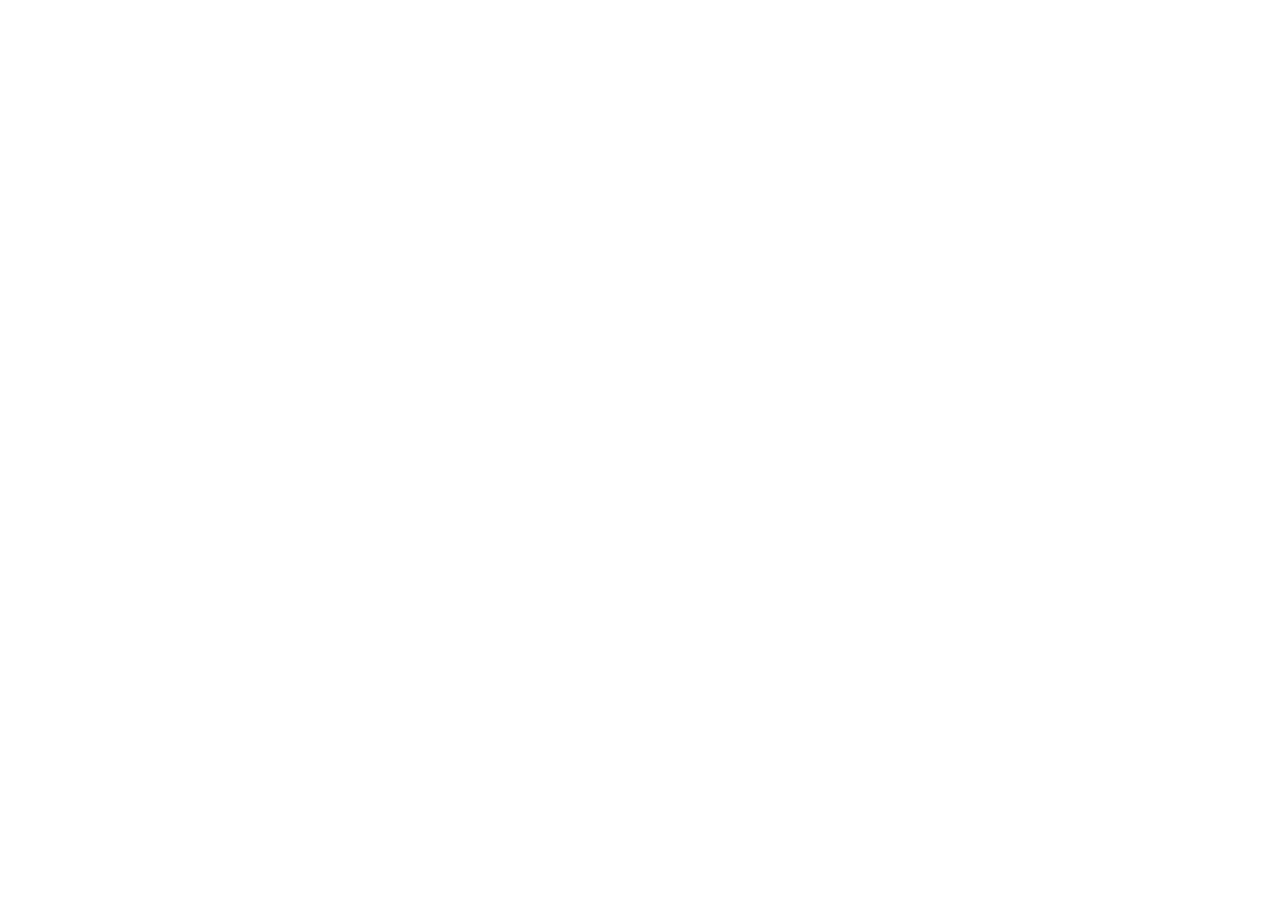
==== commit f8df6e67: "Redirección del sitio viejo de GitHub Pages a Cloudflare Co-Authored-By: Claude Opus 5.5 <noreply@an" ====
--- a/index.html
+++ b/index.html
@@ -2,116 +2,13 @@
 <html lang="es">
 <head>
 <meta charset="utf-8">
-<meta name="viewport" content="width=device-width, initial-scale=1, viewport-fit=cover">
+<meta name="viewport" content="width=device-width, initial-scale=1">
 <meta name="robots" content="noindex, nofollow">
-<meta http-equiv="Content-Security-Policy" content="default-src 'none'; script-src 'self'; style-src 'self'; font-src 'self'; img-src 'self' data: blob: https://static.wikia.nocookie.net https://upload.wikimedia.org https://thumb.wikimedia.org; connect-src https://chgzetheahbowvzsqrqo.supabase.co https://hotwheels.fandom.com https://es.wikipedia.org https://en.wikipedia.org https://commons.wikimedia.org; base-uri 'none'; form-action 'none'; object-src 'none'; frame-src 'none'; worker-src 'none'; manifest-src 'none'; media-src 'none'; upgrade-insecure-requests">
-<meta name="referrer" content="strict-origin">
+<meta http-equiv="refresh" content="0; url=https://garaje-164.pages.dev/">
+<link rel="canonical" href="https://garaje-164.pages.dev/">
 <title>Garaje 1:64</title>
-<meta name="description" content="Garaje y museo de una colección de autos a escala 1:64.">
-<link rel="preload" href="fonts/big-shoulders-display-latin.woff2" as="font" type="font/woff2" crossorigin>
-<link rel="stylesheet" href="css/fuentes.css">
-<link rel="stylesheet" href="css/estilos.css">
-<link rel="icon" href="data:image/svg+xml,%3Csvg xmlns='http://www.w3.org/2000/svg' viewBox='0 0 32 32'%3E%3Crect width='32' height='32' rx='6' fill='%2317181B'/%3E%3Cpath d='M5 21h22M8 21l3-6h9l4 6' stroke='%23FF6A13' stroke-width='2.5' fill='none' stroke-linecap='round'/%3E%3Ccircle cx='11' cy='22' r='2.5' fill='%23C9CDD2'/%3E%3Ccircle cx='21' cy='22' r='2.5' fill='%23C9CDD2'/%3E%3C/svg%3E">
-<script type="module" src="js/main.js"></script>
 </head>
-<body>
-<a class="saltar" href="#garaje">Ir al garaje</a>
-
-<div class="app">
-  <aside class="panel" id="panel" aria-label="Tu colección">
-    <div class="panel-cabeza">
-      <p class="marca">Garaje <span>1:64</span></p>
-      <button class="panel-cerrar" type="button" id="panel-cerrar" aria-label="Cerrar el buscador">×</button>
-    </div>
-
-    <form class="buscador" id="buscador" role="search">
-      <label for="q">Buscar un modelo</label>
-      <input id="q" name="q" type="search" maxlength="60" autocomplete="off" spellcheck="false" placeholder="Skyline, Twin Mill, '67 Camaro…">
-    </form>
-
-    <div class="resultados" id="resultados" aria-live="polite">
-      <p class="pista-texto">Escribe el nombre que trae el blíster. La búsqueda va directo a la Hot Wheels Wiki.</p>
-    </div>
-
-    <section class="coleccion" aria-labelledby="titulo-coleccion">
-      <h2 id="titulo-coleccion">En el garaje <span class="contador" id="contador">0</span></h2>
-      <ul class="lista-coleccion" id="lista-coleccion"></ul>
-      <p class="estado-nube" id="estado-nube" role="status"></p>
-      <button type="button" class="copiar-enlace" id="copiar-enlace" hidden>Copiar enlace para otro dispositivo</button>
-    </section>
-  </aside>
-
-  <main class="garaje" id="garaje" tabindex="-1">
-    <header class="garaje-cabeza">
-      <div>
-        <h1>Garaje</h1>
-        <p class="garaje-sub" id="garaje-sub">Toca una vitrina para entrar al museo de ese auto.</p>
-      </div>
-      <button class="boton-panel" type="button" id="abrir-panel">Agregar autos</button>
-    </header>
-
-    <div class="pared">
-      <ol class="vitrinas" id="vitrinas" aria-label="Autos en el garaje"></ol>
-      <div class="vacio" id="vacio" hidden>
-        <svg viewBox="0 0 240 90" aria-hidden="true"><path d="M10 70h220" class="vacio-pista"/><path d="M60 70l14-22h52l22 22" class="vacio-auto"/><circle cx="82" cy="72" r="9" class="vacio-rueda"/><circle cx="146" cy="72" r="9" class="vacio-rueda"/></svg>
-        <p><strong>Las vitrinas están vacías.</strong></p>
-        <p>Busca un modelo en el panel y agrégalo. Se guarda en este navegador.</p>
-      </div>
-    </div>
-  </main>
-</div>
-
-<div class="museo" id="museo" hidden aria-modal="true" role="dialog" aria-labelledby="museo-titulo">
-  <div class="museo-barra">
-    <button type="button" class="volver" id="volver">Volver al garaje</button>
-    <button type="button" class="sacar-museo" id="sacar-museo">Sacar del garaje</button>
-  </div>
-
-  <section class="recorrido" id="recorrido" aria-label="Recorrido por el auto">
-    <div class="escenario" id="escenario">
-      <div class="fondo" id="fondo"></div>
-      <div class="escenario-grid">
-        <header class="escenario-info">
-          <p class="museo-tipo" id="museo-tipo"></p>
-          <h2 id="museo-titulo"></h2>
-        </header>
-        <figure class="marco" id="marco"></figure>
-        <aside class="panel-datos" aria-label="Características">
-          <div class="etapa-cabeza">
-            <span class="contador-etapa" id="contador-etapa"></span>
-            <span class="etapa" id="etapa"></span>
-          </div>
-          <div class="barra-etapa"><span id="barra-etapa"></span></div>
-          <ol class="datos-recorrido" id="datos-recorrido"></ol>
-          <p class="credito-foto" id="credito-foto"></p>
-          <button type="button" class="elegir-foto" id="elegir-foto" hidden>Cambiar foto</button>
-        </aside>
-      </div>
-      <p class="desliza" id="desliza">Desliza para recorrerlo</p>
-    </div>
-  </section>
-
-  <div class="museo-salas">
-    <section class="sala sala-real" id="sala-real"></section>
-    <section class="sala sala-mini" id="sala-mini"></section>
-    <section class="sala sala-base" id="sala-base"></section>
-    <footer class="creditos" id="creditos"></footer>
-    <p class="privacidad">Privacidad: esta página no usa cookies ni rastreadores. Consulta la Hot Wheels Wiki y Wikimedia para mostrar los datos de cada carro, y guarda tu lista de carros en una base propia (Supabase) para que la veas igual en todos tus dispositivos. Nada más.</p>
-  </div>
-
-  <dialog class="selector-fotos" id="selector-fotos" aria-labelledby="selector-titulo">
-    <div class="selector-cabeza">
-      <h3 id="selector-titulo">Elige la foto principal</h3>
-      <button type="button" class="volver" id="cerrar-selector">Cerrar</button>
-    </div>
-    <p class="nota-idioma">Solo aparecen fotos que nombran este modelo y su generación. La que elijas queda guardada en tu garaje.</p>
-    <div class="rejilla-fotos" id="rejilla-fotos"></div>
-  </dialog>
-</div>
-
-<div class="nota" id="nota" role="status" hidden>
-  <p id="nota-texto"></p>
-  <button type="button" id="nota-cerrar">Seguir</button>
-</div>
+<body style="background:#16171A;color:#F1F1EC;font:16px/1.5 system-ui,sans-serif;padding:32px">
+<p>El garaje se mudó a <a style="color:#FF6A13" href="https://garaje-164.pages.dev/">garaje-164.pages.dev</a>.</p>
 </body>
 </html>
